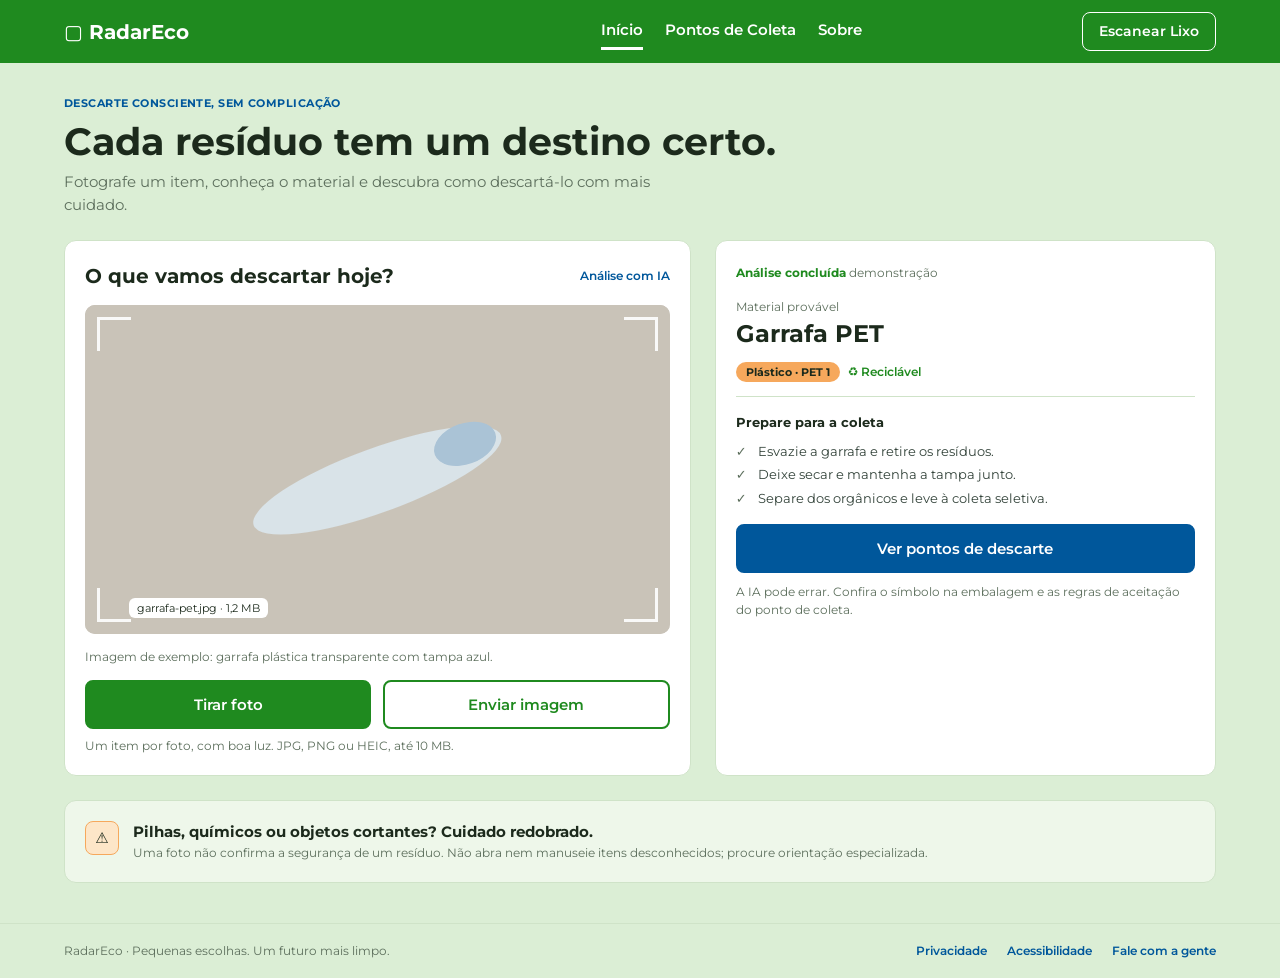
==== index.html @ 56ec7cf4 "Update index.html" ====
<!DOCTYPE html>
<html lang="pt-BR">
<head>
<meta charset="utf-8">
<meta name="viewport" content="width=device-width, initial-scale=1">
<title>RadarEco · Início</title>
<meta name="description" content="Fotografe um item, conheça o material e descubra onde descartá-lo.">
<link rel="preconnect" href="https://fonts.googleapis.com">
<link rel="preconnect" href="https://fonts.gstatic.com" crossorigin>
<link href="https://fonts.googleapis.com/css2?family=Montserrat:wght@400;500;600;700&display=swap" rel="stylesheet">
<link rel="stylesheet" href="css/style.css">
</head>
<body>
<header><div class="bar">
 <a class="logo" href="index.html">▢ RadarEco</a>
 <nav aria-label="Principal">
  <a href="index.html" aria-current="page">Início</a>
  <a href="pontos-de-coleta.html">Pontos de Coleta</a>
  <a href="sobre.html">Sobre</a>
 </nav>
 <a class="scan" href="escanear.html">Escanear Lixo</a>
</div></header>

<main>
 <p class="eb">DESCARTE CONSCIENTE, SEM COMPLICAÇÃO</p>
 <h1>Cada resíduo tem um destino certo.</h1>
 <p class="lead">Fotografe um item, conheça o material e descubra como descartá-lo com mais cuidado.</p>

 <div class="grid2">
  <div class="card">
   <div class="row"><h2>O que vamos descartar hoje?</h2><span class="tag">Análise com IA</span></div>
   <div class="drop"><i></i><i></i><i></i><i></i>
    <svg id="ph" viewBox="0 0 400 225" preserveAspectRatio="xMidYMid slice" aria-hidden="true"><rect width="400" height="225" fill="#c9c3b8"/><ellipse cx="200" cy="120" rx="90" ry="22" fill="#d9e3e8" transform="rotate(-20 200 120)"/><ellipse cx="260" cy="95" rx="22" ry="14" fill="#aac3d6" transform="rotate(-20 260 95)"/></svg>
    <img id="prev" alt="Pré-visualização do item" hidden>
    <span class="fn" id="fn">garrafa-pet.jpg · 1,2 MB</span>
   </div>
   <p class="note" id="cap">Imagem de exemplo: garrafa plástica transparente com tampa azul.</p>
   <div class="btns">
    <label class="btn p" for="cam">Tirar foto</label>
    <label class="btn s" for="up">Enviar imagem</label>
   </div>
   <input id="cam" type="file" accept="image/*" capture="environment" hidden>
   <input id="up" type="file" accept="image/jpeg,image/png,image/heic" hidden>
   <p class="note">Um item por foto, com boa luz. JPG, PNG ou HEIC, até 10 MB.</p>
  </div>

  <div class="card" aria-live="polite">
   <b style="font-size:12px;color:var(--g)">Análise concluída <span style="font-weight:400;color:var(--mute)">demonstração</span></b>
   <p class="note" style="margin-top:14px">Material provável</p>
   <h2 style="font-size:24px">Garrafa PET</h2>
   <p style="margin:8px 0 14px"><span class="chip">Plástico · PET 1</span><span class="ok">♻ Reciclável</span></p>
   <hr>
   <b style="font-size:13px">Prepare para a coleta</b>
   <ul class="cl">
    <li>Esvazie a garrafa e retire os resíduos.</li>
    <li>Deixe secar e mantenha a tampa junto.</li>
    <li>Separe dos orgânicos e leve à coleta seletiva.</li>
   </ul>
   <a class="btn bl" href="pontos-de-coleta.html">Ver pontos de descarte</a>
   <p class="note" style="margin-top:10px">A IA pode errar. Confira o símbolo na embalagem e as regras de aceitação do ponto de coleta.</p>
  </div>
 </div>

 <div class="card alert"><div class="ico">⚠</div><div>
  <b>Pilhas, químicos ou objetos cortantes? Cuidado redobrado.</b>
  <p class="note">Uma foto não confirma a segurança de um resíduo. Não abra nem manuseie itens desconhecidos; procure orientação especializada.</p>
 </div></div>
</main>

<footer><div>
 <p>RadarEco · Pequenas escolhas. Um futuro mais limpo.</p>
 <span><a href="sobre.html">Privacidade</a><a href="sobre.html">Acessibilidade</a><a href="mailto:contato@exemplo.com">Fale com a gente</a></span>
</div></footer>

<script src="js/inicio.js"></script>
</body>
</html>
---- css/style.css ----
:root{--g:#1f8a1f;--gd:#176b17;--bg:#dbeed5;--card:#fff;--ink:#1c2a1c;--mute:#5d6f5d;--b:#00579b;--line:#cfe3c8;--or:#f6a85c;--r:12px}
*{box-sizing:border-box;margin:0}
body{font-family:Montserrat,system-ui,sans-serif;background:var(--bg);color:var(--ink);line-height:1.5;font-size:15px}
a{color:var(--b);font-weight:600;text-decoration:none}a:hover{text-decoration:underline}
:focus-visible{outline:3px solid var(--b);outline-offset:2px}

/* Cabeçalho */
header{background:var(--g);color:#fff;position:sticky;top:0;z-index:1000}
.bar{max-width:1200px;margin:auto;padding:12px 24px;display:flex;align-items:center;gap:28px;flex-wrap:wrap}
.logo{font-weight:700;font-size:20px;color:#fff;margin-right:auto}
.logo:hover{text-decoration:none}
nav{display:flex;gap:22px;margin:0 auto}
nav a{color:#fff;padding:6px 0;border-bottom:3px solid transparent}
nav a:hover{text-decoration:none}
nav a[aria-current=page]{border-color:#fff}
.scan{border:1.5px solid #fff;border-radius:8px;padding:8px 16px;color:#fff;font-size:14px}
.scan:hover{text-decoration:none;background:#ffffff22}

/* Conteúdo */
main{max-width:1200px;margin:auto;padding:32px 24px 40px}
.eb{color:var(--b);font-size:11px;font-weight:700;letter-spacing:.04em}
h1{font-size:clamp(26px,4vw,38px);line-height:1.15;margin:8px 0}
h2{font-size:20px}
.lead{color:var(--mute);max-width:60ch}
.card{background:var(--card);border:1px solid var(--line);border-radius:var(--r);padding:20px}
.row{display:flex;justify-content:space-between;align-items:center;gap:8px}
.note{font-size:12px;color:var(--mute)}
.tag{font-size:12px;color:var(--b);font-weight:600}
hr{border:0;border-top:1px solid var(--line);margin:14px 0}

/* Botões */
.btn{font:600 15px Montserrat,sans-serif;border-radius:8px;padding:13px 16px;cursor:pointer;border:2px solid var(--g);text-align:center;display:block}
.btn:hover{text-decoration:none}
.p{background:var(--g);color:#fff}.p:hover{background:var(--gd)}
.s{background:#fff;color:var(--g)}.s:hover{background:#f1f9ee}
.bl{background:var(--b);border-color:var(--b);color:#fff;width:100%}

/* Início */
.grid2{display:grid;grid-template-columns:1.25fr 1fr;gap:24px;margin-top:24px}
.drop{position:relative;margin:14px 0;border-radius:10px;overflow:hidden;background:#c9c3b8;aspect-ratio:16/9;display:grid;place-items:center}
.drop img,.drop svg{width:100%;height:100%;object-fit:cover}
.drop i{position:absolute;width:34px;height:34px;border:3px solid #fff;opacity:.9}
.drop i:nth-of-type(1){top:12px;left:12px;border-right:0;border-bottom:0}
.drop i:nth-of-type(2){top:12px;right:12px;border-left:0;border-bottom:0}
.drop i:nth-of-type(3){bottom:12px;left:12px;border-right:0;border-top:0}
.drop i:nth-of-type(4){bottom:12px;right:12px;border-left:0;border-top:0}
.fn{position:absolute;left:44px;bottom:16px;background:#fff;border-radius:6px;padding:2px 8px;font-size:11px}
.btns{display:grid;grid-template-columns:1fr 1fr;gap:12px;margin:14px 0 8px}
.chip{display:inline-block;font-size:11px;font-weight:700;padding:2px 10px;border-radius:99px;background:var(--or)}
.ok{font-size:12px;color:var(--g);font-weight:600;margin-left:8px}
.cl{list-style:none;padding:0;margin:8px 0 16px;font-size:13px;color:#33433a}
.cl li{padding-left:22px;position:relative;margin:4px 0}
.cl li:before{content:"✓";position:absolute;left:0;color:var(--mute)}
.alert{margin-top:24px;display:flex;gap:14px;align-items:flex-start;background:#eef7ea}
.ico{flex:none;width:34px;height:34px;border-radius:8px;background:#fde6c8;display:grid;place-items:center;border:1px solid var(--or)}

/* Pontos de coleta */
.mapwrap{display:grid;grid-template-columns:1.5fr 1fr;padding:0;overflow:hidden;margin-top:24px}
#map{height:100%;min-height:460px;z-index:0;background:#e8efe0}
.leaflet-container{font-family:Montserrat,sans-serif}
.side{padding:20px;display:flex;flex-direction:column;gap:12px}
label{font-size:12px;font-weight:700}
.sf{display:flex;gap:8px;margin-top:6px;flex-wrap:wrap}
.sf input{flex:1 1 160px;font:15px Montserrat;padding:11px 12px;border:2px solid var(--b);border-radius:8px}
.sf .btn{padding:9px 14px;font-size:13px;width:auto}
.chips{display:flex;gap:8px;flex-wrap:wrap;margin-top:8px}
.chips button{font:600 12px Montserrat;border:1.5px solid var(--line);background:#fff;border-radius:99px;padding:6px 14px;cursor:pointer}
.chips button[aria-pressed=true]{background:var(--b);border-color:var(--b);color:#fff}
#list{max-height:340px;overflow:auto}
.pt{width:100%;text-align:left;font:inherit;background:#fff;border:1.5px solid var(--line);border-radius:10px;padding:12px;cursor:pointer;display:block;margin-bottom:10px}
.pt[aria-pressed=true]{border:2px solid var(--b);background:#eaf3fb}
.pt b{font-size:14px}
.pt small{display:block;color:var(--mute);font-size:12px}
.pt span{color:var(--b);font-weight:700;font-size:12px;float:right}
.nm{width:26px;height:26px;border-radius:50%;background:var(--b);color:#fff;font:700 12px Montserrat;display:grid;place-items:center;border:2px solid #fff;box-shadow:0 1px 4px #0004}
.nm.on{background:#003d6e;transform:scale(1.3)}

/* Sobre */
.about{display:grid;grid-template-columns:1.3fr 1fr;gap:32px;margin-top:24px;align-items:start}
.about p{color:#33433a;margin:10px 0}
.photo{aspect-ratio:4/3;border-radius:var(--r);background:linear-gradient(135deg,#7fae6e,#3f7a3a 60%,#2c5a2c);display:grid;place-items:center;color:#ffffffb0;font-size:13px;text-align:center;padding:16px}
.steps{display:grid;grid-template-columns:repeat(3,1fr);gap:16px;margin-top:14px}
.steps b{display:block;margin:12px 0 6px}
.steps p{font-size:13px;color:var(--mute)}
.n{float:right;font-size:12px;color:var(--mute)}

/* Rodapé */
footer{border-top:1px solid var(--line);font-size:12px;color:var(--mute)}
footer div{max-width:1200px;margin:auto;padding:18px 24px;display:flex;justify-content:space-between;gap:12px;flex-wrap:wrap}
footer span a{margin-left:20px}

/* Mobile */
@media(max-width:860px){
 .grid2,.about,.mapwrap,.steps{grid-template-columns:1fr}
 .bar{padding:10px 16px;gap:12px}
 nav{order:3;width:100%;justify-content:space-around;margin:0}
 main{padding:24px 16px}
 #map{min-height:320px}
}
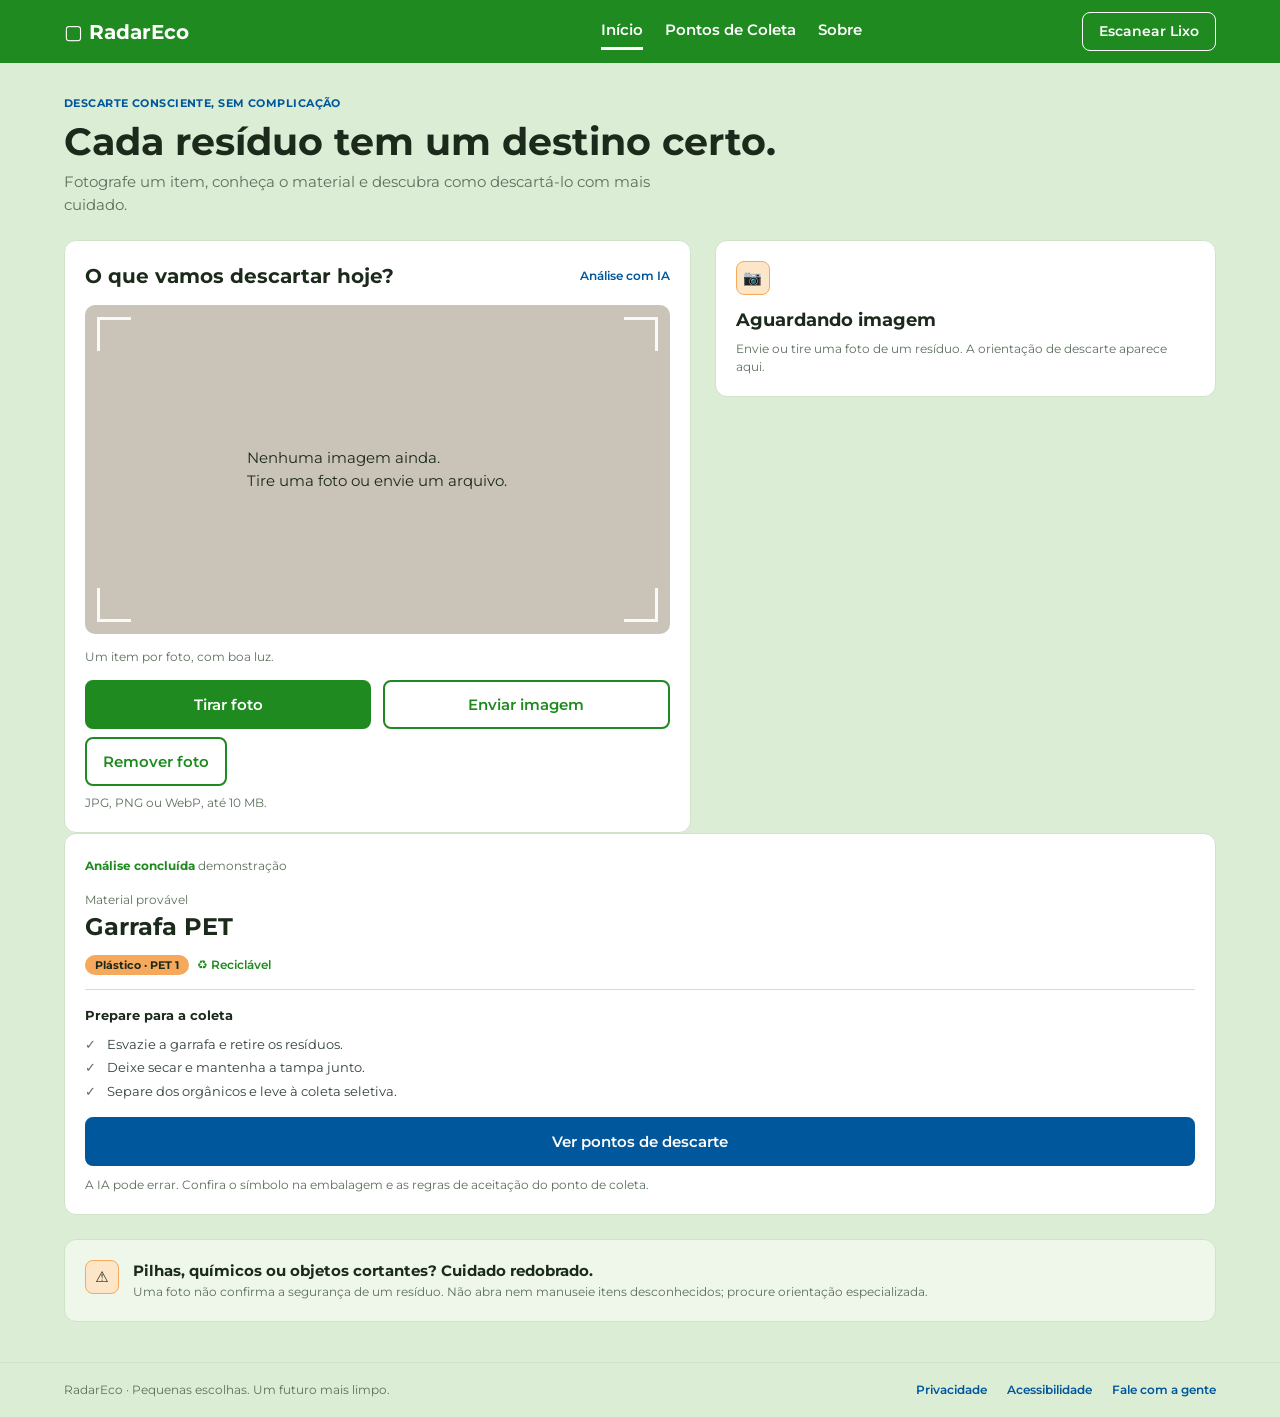
==== commit f73baf4f: "Update index.html" ====
--- a/index.html
+++ b/index.html
@@ -27,22 +27,55 @@
  <p class="lead">Fotografe um item, conheça o material e descubra como descartá-lo com mais cuidado.</p>
 
  <div class="grid2">
-  <div class="card">
-   <div class="row"><h2>O que vamos descartar hoje?</h2><span class="tag">Análise com IA</span></div>
-   <div class="drop"><i></i><i></i><i></i><i></i>
-    <svg id="ph" viewBox="0 0 400 225" preserveAspectRatio="xMidYMid slice" aria-hidden="true"><rect width="400" height="225" fill="#c9c3b8"/><ellipse cx="200" cy="120" rx="90" ry="22" fill="#d9e3e8" transform="rotate(-20 200 120)"/><ellipse cx="260" cy="95" rx="22" ry="14" fill="#aac3d6" transform="rotate(-20 260 95)"/></svg>
-    <img id="prev" alt="Pré-visualização do item" hidden>
-    <span class="fn" id="fn">garrafa-pet.jpg · 1,2 MB</span>
-   </div>
-   <p class="note" id="cap">Imagem de exemplo: garrafa plástica transparente com tampa azul.</p>
-   <div class="btns">
-    <label class="btn p" for="cam">Tirar foto</label>
-    <label class="btn s" for="up">Enviar imagem</label>
-   </div>
-   <input id="cam" type="file" accept="image/*" capture="environment" hidden>
-   <input id="up" type="file" accept="image/jpeg,image/png,image/heic" hidden>
-   <p class="note">Um item por foto, com boa luz. JPG, PNG ou HEIC, até 10 MB.</p>
+ <div class="card">
+  <div class="row"><h2>O que vamos descartar hoje?</h2><span class="tag">Análise com IA</span></div>
+  <div class="drop" id="drop"><i></i><i></i><i></i><i></i>
+   <p class="drop-empty" id="empty">Nenhuma imagem ainda.<br>Tire uma foto ou envie um arquivo.</p>
+   <img id="prev" alt="Pré-visualização do item" hidden>
+   <span class="fn" id="fn" hidden></span>
   </div>
+  <p class="note" id="cap">Um item por foto, com boa luz.</p>
+  <div class="btns">
+   <a class="btn p" href="escanear.html">Tirar foto</a>
+   <label class="btn s" for="up">Enviar imagem</label>
+  </div>
+  <button class="btn s" id="clear" type="button" hidden style="margin-bottom:8px">Remover foto</button>
+  <input id="up" type="file" accept="image/*" hidden>
+  <p class="note">JPG, PNG ou WebP, até 10 MB.</p>
+ </div>
+
+ <div id="side" aria-live="polite">
+  <!-- 1. Antes da imagem -->
+  <div class="card side-empty" id="wait">
+   <div class="ico">📷</div>
+   <h2 style="font-size:18px;margin-top:12px">Aguardando imagem</h2>
+   <p class="note" style="margin-top:6px">Envie ou tire uma foto de um resíduo. A orientação de descarte aparece aqui.</p>
+  </div>
+
+  <!-- 2. Analisando -->
+  <div class="card side-empty" id="loading" hidden>
+   <div class="spin" aria-hidden="true"></div>
+   <h2 style="font-size:18px;margin-top:12px">Analisando…</h2>
+  </div>
+
+  <!-- 3. Resultado (só depois da imagem) -->
+  <div class="card" id="result" hidden>
+   <b style="font-size:12px;color:var(--g)">Análise concluída <span style="font-weight:400;color:var(--mute)">demonstração</span></b>
+   <p class="note" style="margin-top:14px">Material provável</p>
+   <h2 style="font-size:24px">Garrafa PET</h2>
+   <p style="margin:8px 0 14px"><span class="chip">Plástico · PET 1</span><span class="ok">♻ Reciclável</span></p>
+   <hr>
+   <b style="font-size:13px">Prepare para a coleta</b>
+   <ul class="cl">
+    <li>Esvazie a garrafa e retire os resíduos.</li>
+    <li>Deixe secar e mantenha a tampa junto.</li>
+    <li>Separe dos orgânicos e leve à coleta seletiva.</li>
+   </ul>
+   <a class="btn bl" href="pontos-de-coleta.html">Ver pontos de descarte</a>
+   <p class="note" style="margin-top:10px">A IA pode errar. Confira o símbolo na embalagem e as regras de aceitação do ponto de coleta.</p>
+  </div>
+ </div>
+</div>
 
   <div class="card" aria-live="polite">
    <b style="font-size:12px;color:var(--g)">Análise concluída <span style="font-weight:400;color:var(--mute)">demonstração</span></b>
--- a/css/style.css
+++ b/css/style.css
@@ -83,6 +83,8 @@
 .steps b{display:block;margin:12px 0 6px}
 .steps p{font-size:13px;color:var(--mute)}
 .n{float:right;font-size:12px;color:var(--mute)}
+.photo-fig img{width:100%;height:auto;aspect-ratio:4/3;object-fit:cover;border-radius:var(--r);display:block}
+.photo-fig figcaption{margin-top:6px}
 
 /* Rodapé */
 footer{border-top:1px solid var(--line);font-size:12px;color:var(--mute)}
@@ -96,4 +98,12 @@
  nav{order:3;width:100%;justify-content:space-around;margin:0}
  main{padding:24px 16px}
  #map{min-height:320px}
+
+ /* Escanear */
+.drop video{width:100%;height:100%;object-fit:cover;background:#000}
+.drop.cam{aspect-ratio:4/3;background:#1c2a1c}
+.scan[aria-current=page]{background:#ffffff22}
+button.btn{width:100%}
+[hidden]{display:none!important}
+ 
 }
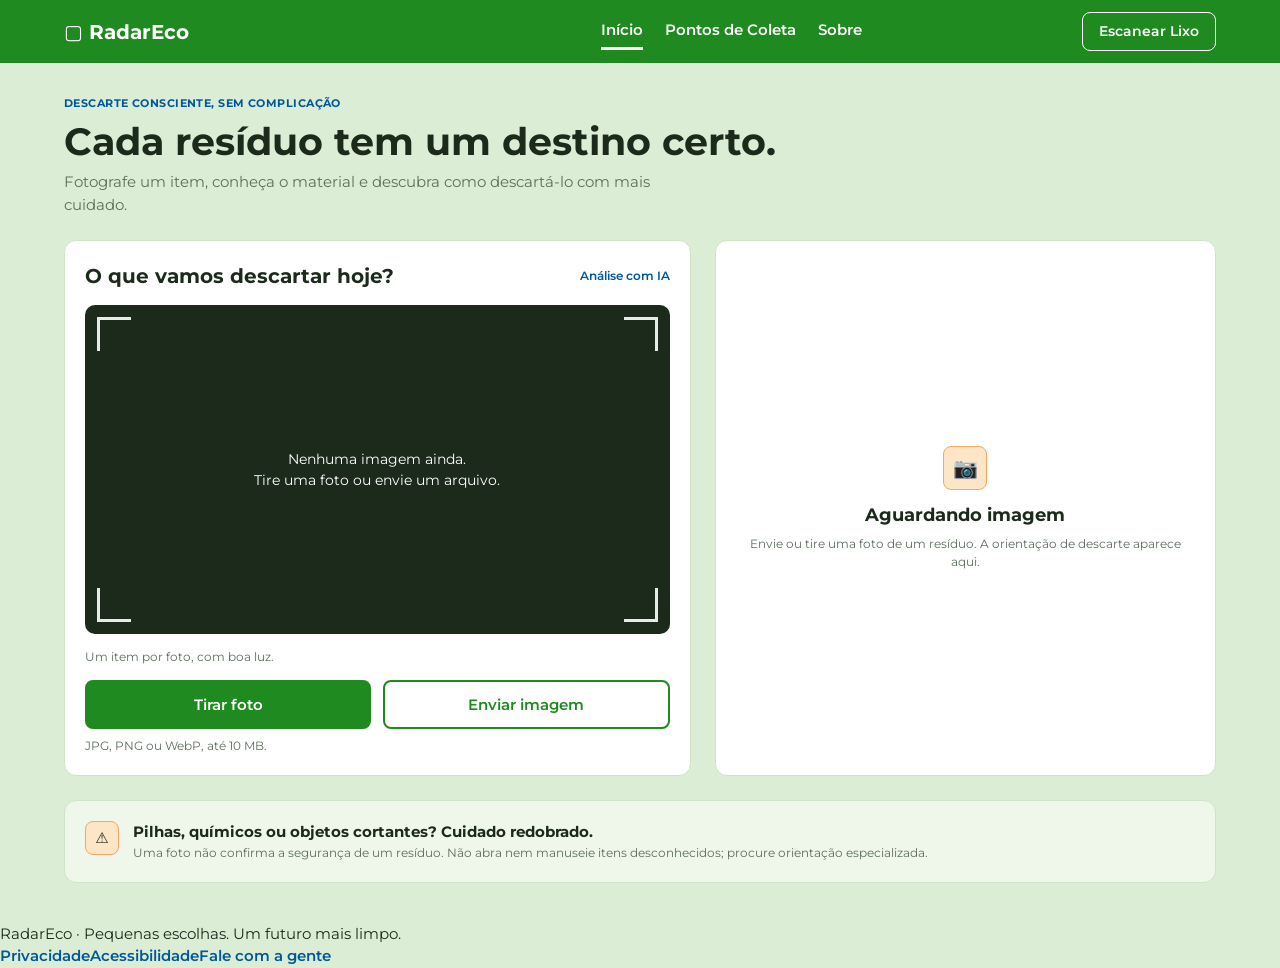
==== commit 74719821: "Update index.html" ====
--- a/index.html
+++ b/index.html
@@ -8,7 +8,8 @@
 <link rel="preconnect" href="https://fonts.googleapis.com">
 <link rel="preconnect" href="https://fonts.gstatic.com" crossorigin>
 <link href="https://fonts.googleapis.com/css2?family=Montserrat:wght@400;500;600;700&display=swap" rel="stylesheet">
-<link rel="stylesheet" href="css/style.css">
+<link rel="stylesheet" href="css/style.css?v=2">
+<style>[hidden]{display:none!important}</style>
 </head>
 <body>
 <header><div class="bar">
@@ -27,70 +28,52 @@
  <p class="lead">Fotografe um item, conheça o material e descubra como descartá-lo com mais cuidado.</p>
 
  <div class="grid2">
- <div class="card">
-  <div class="row"><h2>O que vamos descartar hoje?</h2><span class="tag">Análise com IA</span></div>
-  <div class="drop" id="drop"><i></i><i></i><i></i><i></i>
-   <p class="drop-empty" id="empty">Nenhuma imagem ainda.<br>Tire uma foto ou envie um arquivo.</p>
-   <img id="prev" alt="Pré-visualização do item" hidden>
-   <span class="fn" id="fn" hidden></span>
-  </div>
-  <p class="note" id="cap">Um item por foto, com boa luz.</p>
-  <div class="btns">
-   <a class="btn p" href="escanear.html">Tirar foto</a>
-   <label class="btn s" for="up">Enviar imagem</label>
-  </div>
-  <button class="btn s" id="clear" type="button" hidden style="margin-bottom:8px">Remover foto</button>
-  <input id="up" type="file" accept="image/*" hidden>
-  <p class="note">JPG, PNG ou WebP, até 10 MB.</p>
- </div>
-
- <div id="side" aria-live="polite">
-  <!-- 1. Antes da imagem -->
-  <div class="card side-empty" id="wait">
-   <div class="ico">📷</div>
-   <h2 style="font-size:18px;margin-top:12px">Aguardando imagem</h2>
-   <p class="note" style="margin-top:6px">Envie ou tire uma foto de um resíduo. A orientação de descarte aparece aqui.</p>
+  <!-- Coluna esquerda: foto -->
+  <div class="card">
+   <div class="row"><h2>O que vamos descartar hoje?</h2><span class="tag">Análise com IA</span></div>
+   <div class="drop" id="drop"><i></i><i></i><i></i><i></i>
+    <p class="drop-empty" id="empty">Nenhuma imagem ainda.<br>Tire uma foto ou envie um arquivo.</p>
+    <img id="prev" alt="Pré-visualização do item" hidden>
+    <span class="fn" id="fn" hidden></span>
+   </div>
+   <p class="note" id="cap">Um item por foto, com boa luz.</p>
+   <div class="btns">
+    <a class="btn p" href="escanear.html">Tirar foto</a>
+    <label class="btn s" for="up">Enviar imagem</label>
+   </div>
+   <button class="btn s" id="clear" type="button" hidden style="margin-bottom:8px">Remover foto</button>
+   <input id="up" type="file" accept="image/*" hidden>
+   <p class="note">JPG, PNG ou WebP, até 10 MB.</p>
   </div>
 
-  <!-- 2. Analisando -->
-  <div class="card side-empty" id="loading" hidden>
-   <div class="spin" aria-hidden="true"></div>
-   <h2 style="font-size:18px;margin-top:12px">Analisando…</h2>
-  </div>
+  <!-- Coluna direita: análise (um painel por vez) -->
+  <div id="side" aria-live="polite">
+   <div class="card side-empty" id="wait">
+    <div class="ico">📷</div>
+    <h2 style="font-size:18px;margin-top:12px">Aguardando imagem</h2>
+    <p class="note" style="margin-top:6px">Envie ou tire uma foto de um resíduo. A orientação de descarte aparece aqui.</p>
+   </div>
 
-  <!-- 3. Resultado (só depois da imagem) -->
-  <div class="card" id="result" hidden>
-   <b style="font-size:12px;color:var(--g)">Análise concluída <span style="font-weight:400;color:var(--mute)">demonstração</span></b>
-   <p class="note" style="margin-top:14px">Material provável</p>
-   <h2 style="font-size:24px">Garrafa PET</h2>
-   <p style="margin:8px 0 14px"><span class="chip">Plástico · PET 1</span><span class="ok">♻ Reciclável</span></p>
-   <hr>
-   <b style="font-size:13px">Prepare para a coleta</b>
-   <ul class="cl">
-    <li>Esvazie a garrafa e retire os resíduos.</li>
-    <li>Deixe secar e mantenha a tampa junto.</li>
-    <li>Separe dos orgânicos e leve à coleta seletiva.</li>
-   </ul>
-   <a class="btn bl" href="pontos-de-coleta.html">Ver pontos de descarte</a>
-   <p class="note" style="margin-top:10px">A IA pode errar. Confira o símbolo na embalagem e as regras de aceitação do ponto de coleta.</p>
-  </div>
- </div>
-</div>
+   <div class="card side-empty" id="loading" hidden>
+    <div class="spin" aria-hidden="true"></div>
+    <h2 style="font-size:18px;margin-top:12px">Analisando…</h2>
+   </div>
 
-  <div class="card" aria-live="polite">
-   <b style="font-size:12px;color:var(--g)">Análise concluída <span style="font-weight:400;color:var(--mute)">demonstração</span></b>
-   <p class="note" style="margin-top:14px">Material provável</p>
-   <h2 style="font-size:24px">Garrafa PET</h2>
-   <p style="margin:8px 0 14px"><span class="chip">Plástico · PET 1</span><span class="ok">♻ Reciclável</span></p>
-   <hr>
-   <b style="font-size:13px">Prepare para a coleta</b>
-   <ul class="cl">
-    <li>Esvazie a garrafa e retire os resíduos.</li>
-    <li>Deixe secar e mantenha a tampa junto.</li>
-    <li>Separe dos orgânicos e leve à coleta seletiva.</li>
-   </ul>
-   <a class="btn bl" href="pontos-de-coleta.html">Ver pontos de descarte</a>
-   <p class="note" style="margin-top:10px">A IA pode errar. Confira o símbolo na embalagem e as regras de aceitação do ponto de coleta.</p>
+   <div class="card" id="result" hidden>
+    <b style="font-size:12px;color:var(--g)">Análise concluída <span style="font-weight:400;color:var(--mute)">demonstração</span></b>
+    <p class="note" style="margin-top:14px">Material provável</p>
+    <h2 style="font-size:24px">Garrafa PET</h2>
+    <p style="margin:8px 0 14px"><span class="chip">Plástico · PET 1</span><span class="ok">♻ Reciclável</span></p>
+    <hr>
+    <b style="font-size:13px">Prepare para a coleta</b>
+    <ul class="cl">
+     <li>Esvazie a garrafa e retire os resíduos.</li>
+     <li>Deixe secar e mantenha a tampa junto.</li>
+     <li>Separe dos orgânicos e leve à coleta seletiva.</li>
+    </ul>
+    <a class="btn bl" href="pontos-de-coleta.html">Ver pontos de descarte</a>
+    <p class="note" style="margin-top:10px">A IA pode errar. Confira o símbolo na embalagem e as regras de aceitação do ponto de coleta.</p>
+   </div>
   </div>
  </div>
 
--- a/css/style.css
+++ b/css/style.css
@@ -1,10 +1,17 @@
+/* ==========================================================
+   RadarEco · css/style.css
+   ========================================================== */
+
+/* ---------- Base ---------- */
 :root{--g:#1f8a1f;--gd:#176b17;--bg:#dbeed5;--card:#fff;--ink:#1c2a1c;--mute:#5d6f5d;--b:#00579b;--line:#cfe3c8;--or:#f6a85c;--r:12px}
 *{box-sizing:border-box;margin:0}
+[hidden]{display:none!important}
 body{font-family:Montserrat,system-ui,sans-serif;background:var(--bg);color:var(--ink);line-height:1.5;font-size:15px}
-a{color:var(--b);font-weight:600;text-decoration:none}a:hover{text-decoration:underline}
+a{color:var(--b);font-weight:600;text-decoration:none}
+a:hover{text-decoration:underline}
 :focus-visible{outline:3px solid var(--b);outline-offset:2px}
 
-/* Cabeçalho */
+/* ---------- Cabeçalho ---------- */
 header{background:var(--g);color:#fff;position:sticky;top:0;z-index:1000}
 .bar{max-width:1200px;margin:auto;padding:12px 24px;display:flex;align-items:center;gap:28px;flex-wrap:wrap}
 .logo{font-weight:700;font-size:20px;color:#fff;margin-right:auto}
@@ -15,8 +22,9 @@
 nav a[aria-current=page]{border-color:#fff}
 .scan{border:1.5px solid #fff;border-radius:8px;padding:8px 16px;color:#fff;font-size:14px}
 .scan:hover{text-decoration:none;background:#ffffff22}
+.scan[aria-current=page]{background:#ffffff22}
 
-/* Conteúdo */
+/* ---------- Conteúdo geral ---------- */
 main{max-width:1200px;margin:auto;padding:32px 24px 40px}
 .eb{color:var(--b);font-size:11px;font-weight:700;letter-spacing:.04em}
 h1{font-size:clamp(26px,4vw,38px);line-height:1.15;margin:8px 0}
@@ -28,24 +36,36 @@
 .tag{font-size:12px;color:var(--b);font-weight:600}
 hr{border:0;border-top:1px solid var(--line);margin:14px 0}
 
-/* Botões */
+/* ---------- Botões ---------- */
 .btn{font:600 15px Montserrat,sans-serif;border-radius:8px;padding:13px 16px;cursor:pointer;border:2px solid var(--g);text-align:center;display:block}
 .btn:hover{text-decoration:none}
-.p{background:var(--g);color:#fff}.p:hover{background:var(--gd)}
-.s{background:#fff;color:var(--g)}.s:hover{background:#f1f9ee}
+button.btn{width:100%}
+.p{background:var(--g);color:#fff}
+.p:hover{background:var(--gd)}
+.s{background:#fff;color:var(--g)}
+.s:hover{background:#f1f9ee}
 .bl{background:var(--b);border-color:var(--b);color:#fff;width:100%}
 
-/* Início */
+/* ---------- Início ---------- */
 .grid2{display:grid;grid-template-columns:1.25fr 1fr;gap:24px;margin-top:24px}
 .drop{position:relative;margin:14px 0;border-radius:10px;overflow:hidden;background:#c9c3b8;aspect-ratio:16/9;display:grid;place-items:center}
+.drop:has(#prev[hidden]){background:#1c2a1c}
 .drop img,.drop svg{width:100%;height:100%;object-fit:cover}
 .drop i{position:absolute;width:34px;height:34px;border:3px solid #fff;opacity:.9}
 .drop i:nth-of-type(1){top:12px;left:12px;border-right:0;border-bottom:0}
 .drop i:nth-of-type(2){top:12px;right:12px;border-left:0;border-bottom:0}
 .drop i:nth-of-type(3){bottom:12px;left:12px;border-right:0;border-top:0}
 .drop i:nth-of-type(4){bottom:12px;right:12px;border-left:0;border-top:0}
+.drop-empty{color:#fff;text-align:center;padding:16px;font-size:14px}
 .fn{position:absolute;left:44px;bottom:16px;background:#fff;border-radius:6px;padding:2px 8px;font-size:11px}
 .btns{display:grid;grid-template-columns:1fr 1fr;gap:12px;margin:14px 0 8px}
+
+/* Painel de análise (aguardando / analisando / resultado) */
+.side-empty{text-align:center;display:grid;justify-items:center;align-content:center;min-height:100%}
+.side-empty .ico{width:44px;height:44px;font-size:20px}
+.spin{width:36px;height:36px;border:4px solid var(--line);border-top-color:var(--g);border-radius:50%;animation:giro .8s linear infinite}
+@keyframes giro{to{transform:rotate(360deg)}}
+
 .chip{display:inline-block;font-size:11px;font-weight:700;padding:2px 10px;border-radius:99px;background:var(--or)}
 .ok{font-size:12px;color:var(--g);font-weight:600;margin-left:8px}
 .cl{list-style:none;padding:0;margin:8px 0 16px;font-size:13px;color:#33433a}
@@ -54,7 +74,11 @@
 .alert{margin-top:24px;display:flex;gap:14px;align-items:flex-start;background:#eef7ea}
 .ico{flex:none;width:34px;height:34px;border-radius:8px;background:#fde6c8;display:grid;place-items:center;border:1px solid var(--or)}
 
-/* Pontos de coleta */
+/* ---------- Escanear ---------- */
+.drop video{width:100%;height:100%;object-fit:cover;background:#000}
+.drop.cam{aspect-ratio:4/3;background:#1c2a1c}
+
+/* ---------- Pontos de coleta ---------- */
 .mapwrap{display:grid;grid-template-columns:1.5fr 1fr;padding:0;overflow:hidden;margin-top:24px}
 #map{height:100%;min-height:460px;z-index:0;background:#e8efe0}
 .leaflet-container{font-family:Montserrat,sans-serif}
@@ -62,48 +86,4 @@
 label{font-size:12px;font-weight:700}
 .sf{display:flex;gap:8px;margin-top:6px;flex-wrap:wrap}
 .sf input{flex:1 1 160px;font:15px Montserrat;padding:11px 12px;border:2px solid var(--b);border-radius:8px}
-.sf .btn{padding:9px 14px;font-size:13px;width:auto}
-.chips{display:flex;gap:8px;flex-wrap:wrap;margin-top:8px}
-.chips button{font:600 12px Montserrat;border:1.5px solid var(--line);background:#fff;border-radius:99px;padding:6px 14px;cursor:pointer}
-.chips button[aria-pressed=true]{background:var(--b);border-color:var(--b);color:#fff}
-#list{max-height:340px;overflow:auto}
-.pt{width:100%;text-align:left;font:inherit;background:#fff;border:1.5px solid var(--line);border-radius:10px;padding:12px;cursor:pointer;display:block;margin-bottom:10px}
-.pt[aria-pressed=true]{border:2px solid var(--b);background:#eaf3fb}
-.pt b{font-size:14px}
-.pt small{display:block;color:var(--mute);font-size:12px}
-.pt span{color:var(--b);font-weight:700;font-size:12px;float:right}
-.nm{width:26px;height:26px;border-radius:50%;background:var(--b);color:#fff;font:700 12px Montserrat;display:grid;place-items:center;border:2px solid #fff;box-shadow:0 1px 4px #0004}
-.nm.on{background:#003d6e;transform:scale(1.3)}
-
-/* Sobre */
-.about{display:grid;grid-template-columns:1.3fr 1fr;gap:32px;margin-top:24px;align-items:start}
-.about p{color:#33433a;margin:10px 0}
-.photo{aspect-ratio:4/3;border-radius:var(--r);background:linear-gradient(135deg,#7fae6e,#3f7a3a 60%,#2c5a2c);display:grid;place-items:center;color:#ffffffb0;font-size:13px;text-align:center;padding:16px}
-.steps{display:grid;grid-template-columns:repeat(3,1fr);gap:16px;margin-top:14px}
-.steps b{display:block;margin:12px 0 6px}
-.steps p{font-size:13px;color:var(--mute)}
-.n{float:right;font-size:12px;color:var(--mute)}
-.photo-fig img{width:100%;height:auto;aspect-ratio:4/3;object-fit:cover;border-radius:var(--r);display:block}
-.photo-fig figcaption{margin-top:6px}
-
-/* Rodapé */
-footer{border-top:1px solid var(--line);font-size:12px;color:var(--mute)}
-footer div{max-width:1200px;margin:auto;padding:18px 24px;display:flex;justify-content:space-between;gap:12px;flex-wrap:wrap}
-footer span a{margin-left:20px}
-
-/* Mobile */
-@media(max-width:860px){
- .grid2,.about,.mapwrap,.steps{grid-template-columns:1fr}
- .bar{padding:10px 16px;gap:12px}
- nav{order:3;width:100%;justify-content:space-around;margin:0}
- main{padding:24px 16px}
- #map{min-height:320px}
-
- /* Escanear */
-.drop video{width:100%;height:100%;object-fit:cover;background:#000}
-.drop.cam{aspect-ratio:4/3;background:#1c2a1c}
-.scan[aria-current=page]{background:#ffffff22}
-button.btn{width:100%}
-[hidden]{display:none!important}
- 
-}
+.sf .btn{padding:9px}
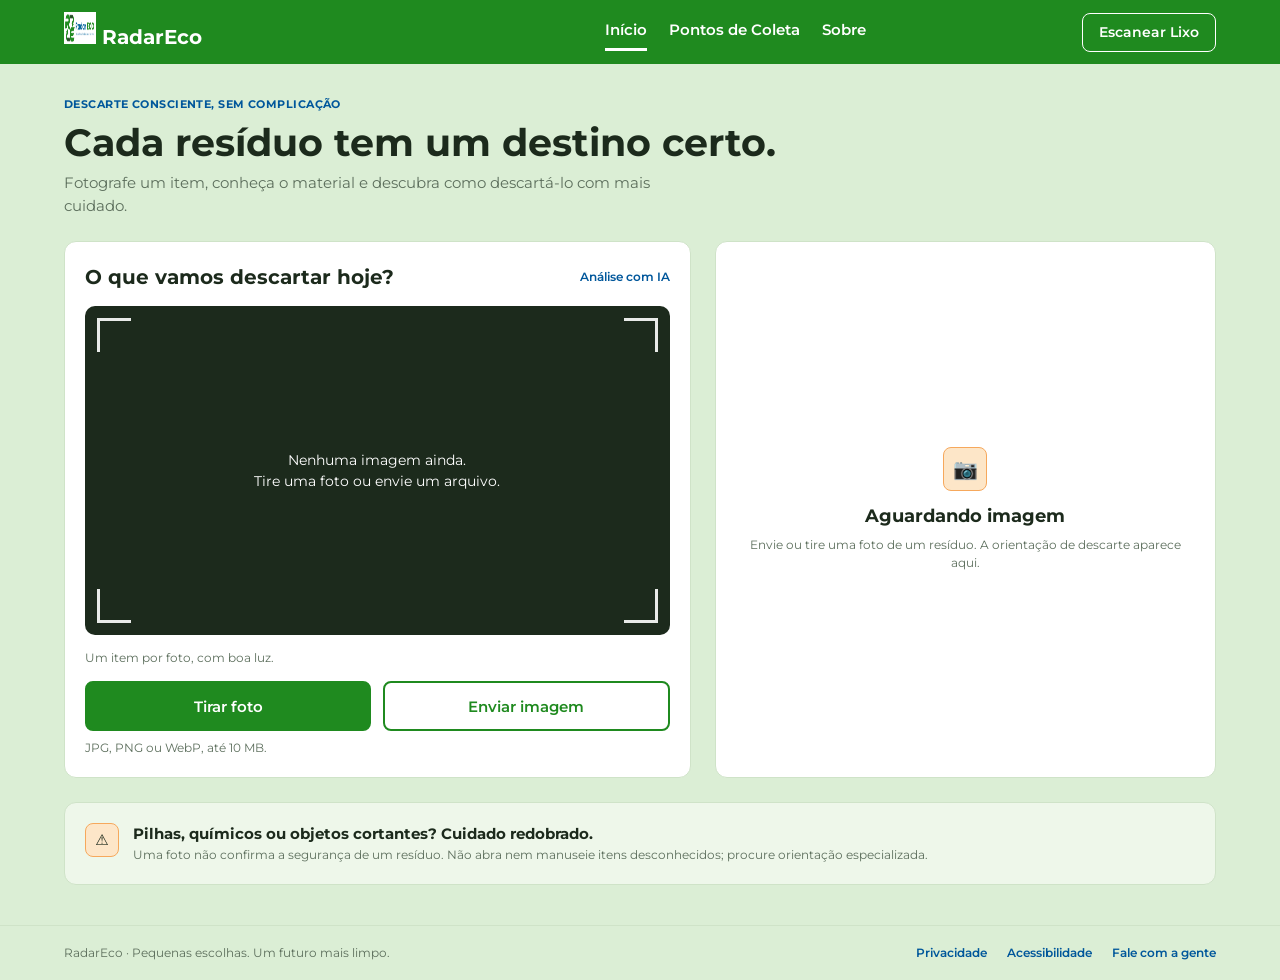
==== commit 86843c46: "Update index.html" ====
--- a/index.html
+++ b/index.html
@@ -8,12 +8,15 @@
 <link rel="preconnect" href="https://fonts.googleapis.com">
 <link rel="preconnect" href="https://fonts.gstatic.com" crossorigin>
 <link href="https://fonts.googleapis.com/css2?family=Montserrat:wght@400;500;600;700&display=swap" rel="stylesheet">
-<link rel="stylesheet" href="css/style.css?v=2">
+<link rel="stylesheet" href="css/style.css?v=3">
 <style>[hidden]{display:none!important}</style>
 </head>
 <body>
 <header><div class="bar">
- <a class="logo" href="index.html">▢ RadarEco</a>
+ <a class="logo" href="index.html">
+  <img src="img/logo.png" alt="" width="32" height="32" onerror="this.remove()">
+  <span>RadarEco</span>
+ </a>
  <nav aria-label="Principal">
   <a href="index.html" aria-current="page">Início</a>
   <a href="pontos-de-coleta.html">Pontos de Coleta</a>
@@ -28,7 +31,6 @@
  <p class="lead">Fotografe um item, conheça o material e descubra como descartá-lo com mais cuidado.</p>
 
  <div class="grid2">
-  <!-- Coluna esquerda: foto -->
   <div class="card">
    <div class="row"><h2>O que vamos descartar hoje?</h2><span class="tag">Análise com IA</span></div>
    <div class="drop" id="drop"><i></i><i></i><i></i><i></i>
@@ -46,7 +48,6 @@
    <p class="note">JPG, PNG ou WebP, até 10 MB.</p>
   </div>
 
-  <!-- Coluna direita: análise (um painel por vez) -->
   <div id="side" aria-live="polite">
    <div class="card side-empty" id="wait">
     <div class="ico">📷</div>
@@ -60,18 +61,15 @@
    </div>
 
    <div class="card" id="result" hidden>
-    <b style="font-size:12px;color:var(--g)">Análise concluída <span style="font-weight:400;color:var(--mute)">demonstração</span></b>
+    <b style="font-size:12px;color:var(--g)">Análise concluída <span style="font-weight:400;color:var(--mute)">simulação</span></b>
     <p class="note" style="margin-top:14px">Material provável</p>
-    <h2 style="font-size:24px">Garrafa PET</h2>
-    <p style="margin:8px 0 14px"><span class="chip">Plástico · PET 1</span><span class="ok">♻ Reciclável</span></p>
+    <h2 style="font-size:24px" id="r-nome"></h2>
+    <p style="margin:8px 0 14px"><span class="chip" id="r-chip"></span><span class="ok" id="r-rec"></span></p>
     <hr>
     <b style="font-size:13px">Prepare para a coleta</b>
-    <ul class="cl">
-     <li>Esvazie a garrafa e retire os resíduos.</li>
-     <li>Deixe secar e mantenha a tampa junto.</li>
-     <li>Separe dos orgânicos e leve à coleta seletiva.</li>
-    </ul>
-    <a class="btn bl" href="pontos-de-coleta.html">Ver pontos de descarte</a>
+    <ul class="cl" id="r-lista"></ul>
+    <a class="btn bl" href="resultado.html">Ver análise completa</a>
+    <a class="btn s" id="r-pontos" href="pontos-de-coleta.html">Ver pontos de descarte</a>
     <p class="note" style="margin-top:10px">A IA pode errar. Confira o símbolo na embalagem e as regras de aceitação do ponto de coleta.</p>
    </div>
   </div>
@@ -88,6 +86,7 @@
  <span><a href="sobre.html">Privacidade</a><a href="sobre.html">Acessibilidade</a><a href="mailto:contato@exemplo.com">Fale com a gente</a></span>
 </div></footer>
 
-<script src="js/inicio.js"></script>
+<script src="js/analise.js?v=3"></script>
+<script src="js/inicio.js?v=3"></script>
 </body>
 </html>
--- a/css/style.css
+++ b/css/style.css
@@ -7,6 +7,7 @@
 *{box-sizing:border-box;margin:0}
 [hidden]{display:none!important}
 body{font-family:Montserrat,system-ui,sans-serif;background:var(--bg);color:var(--ink);line-height:1.5;font-size:15px}
+button,input{font-family:inherit}
 a{color:var(--b);font-weight:600;text-decoration:none}
 a:hover{text-decoration:underline}
 :focus-visible{outline:3px solid var(--b);outline-offset:2px}
@@ -35,10 +36,12 @@
 .note{font-size:12px;color:var(--mute)}
 .tag{font-size:12px;color:var(--b);font-weight:600}
 hr{border:0;border-top:1px solid var(--line);margin:14px 0}
+label,.lbl{font-size:12px;font-weight:700;display:block}
 
 /* ---------- Botões ---------- */
 .btn{font:600 15px Montserrat,sans-serif;border-radius:8px;padding:13px 16px;cursor:pointer;border:2px solid var(--g);text-align:center;display:block}
 .btn:hover{text-decoration:none}
+.btn + .btn{margin-top:10px}
 button.btn{width:100%}
 .p{background:var(--g);color:#fff}
 .p:hover{background:var(--gd)}
@@ -46,7 +49,11 @@
 .s:hover{background:#f1f9ee}
 .bl{background:var(--b);border-color:var(--b);color:#fff;width:100%}
 
-/* ---------- Início ---------- */
+/* Par de botões lado a lado: mesmo tamanho */
+.btns{display:grid;grid-template-columns:1fr 1fr;gap:12px;margin:14px 0 8px}
+.btns .btn{margin:0;min-height:50px;padding:0 16px;display:flex;align-items:center;justify-content:center}
+
+/* ---------- Início / Resultado ---------- */
 .grid2{display:grid;grid-template-columns:1.25fr 1fr;gap:24px;margin-top:24px}
 .drop{position:relative;margin:14px 0;border-radius:10px;overflow:hidden;background:#c9c3b8;aspect-ratio:16/9;display:grid;place-items:center}
 .drop:has(#prev[hidden]){background:#1c2a1c}
@@ -58,9 +65,7 @@
 .drop i:nth-of-type(4){bottom:12px;right:12px;border-left:0;border-top:0}
 .drop-empty{color:#fff;text-align:center;padding:16px;font-size:14px}
 .fn{position:absolute;left:44px;bottom:16px;background:#fff;border-radius:6px;padding:2px 8px;font-size:11px}
-.btns{display:grid;grid-template-columns:1fr 1fr;gap:12px;margin:14px 0 8px}
 
-/* Painel de análise (aguardando / analisando / resultado) */
 .side-empty{text-align:center;display:grid;justify-items:center;align-content:center;min-height:100%}
 .side-empty .ico{width:44px;height:44px;font-size:20px}
 .spin{width:36px;height:36px;border:4px solid var(--line);border-top-color:var(--g);border-radius:50%;animation:giro .8s linear infinite}
@@ -72,6 +77,7 @@
 .cl li{padding-left:22px;position:relative;margin:4px 0}
 .cl li:before{content:"✓";position:absolute;left:0;color:var(--mute)}
 .alert{margin-top:24px;display:flex;gap:14px;align-items:flex-start;background:#eef7ea}
+.warn{background:#fff4e5;border-color:var(--or)}
 .ico{flex:none;width:34px;height:34px;border-radius:8px;background:#fde6c8;display:grid;place-items:center;border:1px solid var(--or)}
 
 /* ---------- Escanear ---------- */
@@ -80,10 +86,72 @@
 
 /* ---------- Pontos de coleta ---------- */
 .mapwrap{display:grid;grid-template-columns:1.5fr 1fr;padding:0;overflow:hidden;margin-top:24px}
-#map{height:100%;min-height:460px;z-index:0;background:#e8efe0}
+#map{height:100%;min-height:540px;z-index:0;background:#e8efe0}
 .leaflet-container{font-family:Montserrat,sans-serif}
-.side{padding:20px;display:flex;flex-direction:column;gap:12px}
-label{font-size:12px;font-weight:700}
-.sf{display:flex;gap:8px;margin-top:6px;flex-wrap:wrap}
-.sf input{flex:1 1 160px;font:15px Montserrat;padding:11px 12px;border:2px solid var(--b);border-radius:8px}
-.sf .btn{padding:9px}
+.side{padding:22px;display:flex;flex-direction:column;gap:16px;min-width:0}
+
+/* Campo de busca com lupa e botão de localização */
+.field{position:relative;margin-top:6px}
+.field input{width:100%;font:500 14px Montserrat,sans-serif;color:var(--ink);padding:13px 48px 13px 44px;border:2px solid var(--b);border-radius:10px;background:#fff;-webkit-appearance:none;appearance:none}
+.field input::placeholder{color:#8a998a}
+.field button{position:absolute;top:50%;transform:translateY(-50%);width:34px;height:34px;border:0;border-radius:8px;display:grid;place-items:center;cursor:pointer;padding:0}
+.field .si{left:6px;background:transparent;color:var(--b)}
+.field .loc{right:6px;background:#eaf3fb;color:var(--b)}
+.field .loc:hover{background:#d6e8f6}
+
+/* Filtros em pílula */
+.chips{display:flex;gap:8px;flex-wrap:wrap;margin-top:8px}
+.chips button{font:600 13px Montserrat,sans-serif;color:var(--ink);background:#fff;border:1.5px solid var(--line);border-radius:99px;padding:8px 16px;cursor:pointer;-webkit-appearance:none;appearance:none;transition:background .15s,border-color .15s}
+.chips button:hover{border-color:var(--b)}
+.chips button[aria-pressed=true]{background:var(--b);border-color:var(--b);color:#fff}
+.chips button[aria-pressed=true]::before{content:"✓ "}
+
+.meta{font-size:12px;color:var(--mute)}
+.meta b{color:var(--ink)}
+
+/* Lista de pontos */
+#list{max-height:360px;overflow:auto;padding:2px}
+.pt{width:100%;text-align:left;font:inherit;color:var(--ink);background:#fff;border:1.5px solid var(--line);border-radius:12px;padding:12px 14px;margin-bottom:10px;cursor:pointer;display:grid;grid-template-columns:auto 1fr auto;gap:12px;align-items:start;-webkit-appearance:none;appearance:none;transition:border-color .15s,background .15s}
+.pt:hover{border-color:var(--b)}
+.pt[aria-pressed=true]{border-color:var(--b);box-shadow:0 0 0 1px var(--b);background:#f3f9fe}
+.pt .num{width:26px;height:26px;border-radius:50%;background:var(--b);color:#fff;font:700 12px Montserrat,sans-serif;display:grid;place-items:center;font-style:normal}
+.pt .info{min-width:0}
+.pt .info b{display:block;font-size:14px;line-height:1.3}
+.pt .info small{display:block;font-size:12px;color:var(--mute);overflow:hidden;text-overflow:ellipsis;white-space:nowrap}
+.pt .dist{font-size:12px;font-weight:700;color:var(--b);white-space:nowrap}
+.route{font-size:12px;margin:-4px 0 10px 4px}
+
+.nm{width:26px;height:26px;border-radius:50%;background:var(--b);color:#fff;font:700 12px Montserrat,sans-serif;display:grid;place-items:center;border:2px solid #fff;box-shadow:0 1px 4px #0004}
+.nm.on{background:#003d6e;transform:scale(1.3)}
+
+/* ---------- Sobre ---------- */
+.about{display:grid;grid-template-columns:1.3fr 1fr;gap:32px;margin-top:24px;align-items:stretch}
+.about p{color:#33433a;margin:10px 0}
+.about > div:last-child{display:flex;flex-direction:column}
+.photo-fig{margin:0;flex:1;display:flex;flex-direction:column}
+.ph{position:relative;flex:1;min-height:220px;border-radius:var(--r);overflow:hidden;background:linear-gradient(135deg,#7fae6e,#3f7a3a 60%,#2c5a2c)}
+.ph img{position:absolute;inset:0;width:100%;height:100%;object-fit:cover;display:block}
+.photo-fig figcaption{margin-top:6px}
+.steps{display:grid;grid-template-columns:repeat(3,1fr);gap:16px;margin-top:14px}
+.steps .card{position:relative}
+.steps b{display:block;margin:12px 0 6px}
+.steps p{font-size:13px;color:var(--mute)}
+.n{position:absolute;top:18px;right:20px;font-size:12px;color:var(--mute)}
+
+/* ---------- Rodapé ---------- */
+footer{border-top:1px solid var(--line);font-size:12px;color:var(--mute)}
+footer div{max-width:1200px;margin:auto;padding:18px 24px;display:flex;justify-content:space-between;gap:12px;flex-wrap:wrap}
+footer span a{margin-left:20px}
+
+/* ---------- Mobile ---------- */
+@media(max-width:860px){
+ .grid2,.about,.mapwrap,.steps{grid-template-columns:1fr}
+ .bar{padding:10px 16px;gap:12px}
+ nav{order:3;width:100%;justify-content:space-around;margin:0}
+ main{padding:24px 16px}
+ #map{min-height:320px}
+ .ph{flex:none;aspect-ratio:4/3}
+}
+
+/* ---------- Menos movimento ---------- */
+@media(prefers-reduced-motion:reduce){.spin{animation:none}.chips button,.pt{transition:none}}
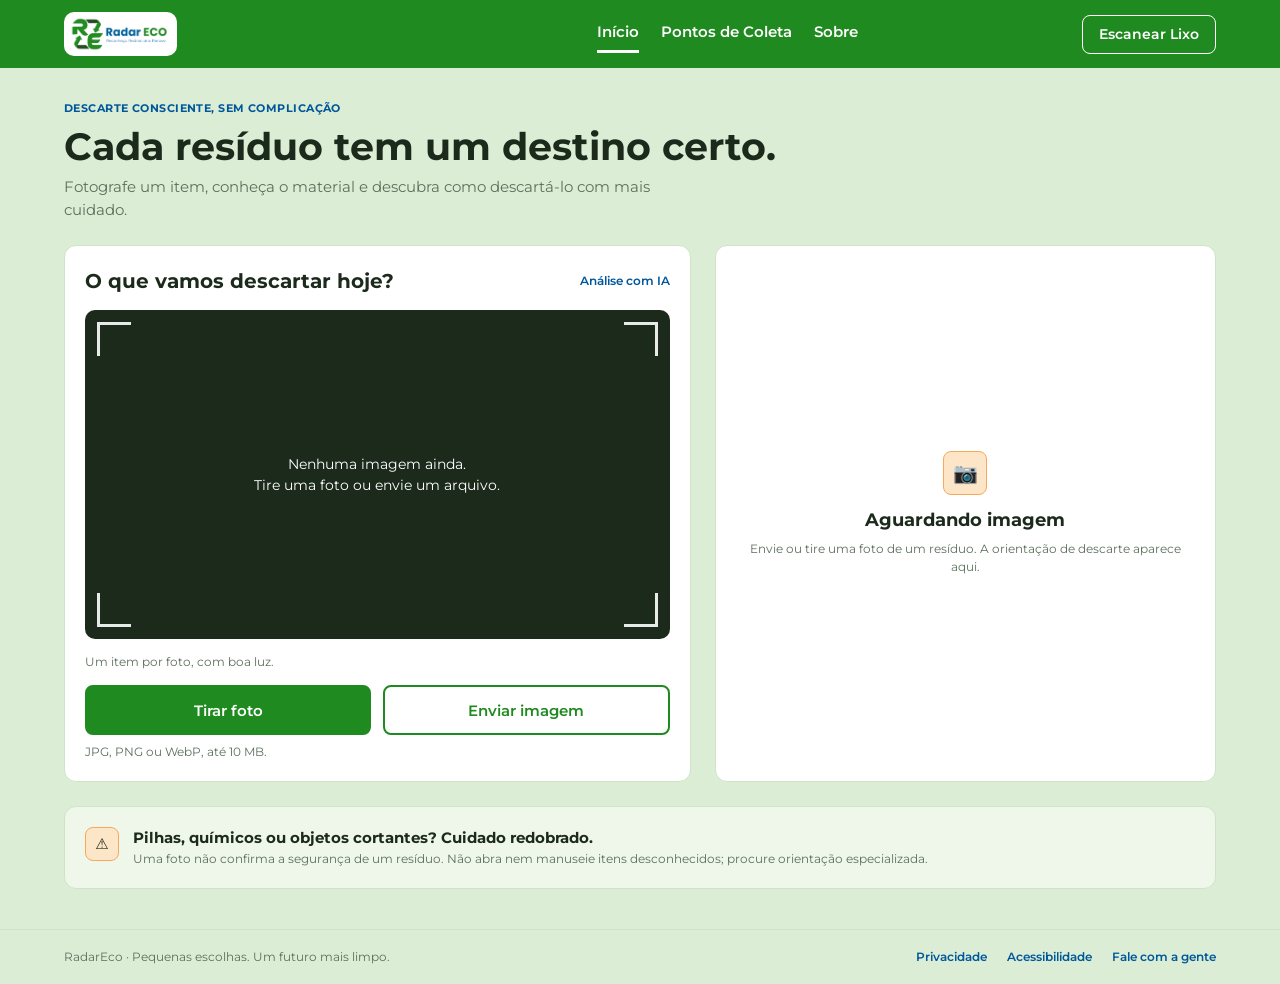
==== commit 5eafff2b: "Update index.html" ====
--- a/index.html
+++ b/index.html
@@ -13,9 +13,8 @@
 </head>
 <body>
 <header><div class="bar">
- <a class="logo" href="index.html">
-  <img src="img/logo.png" alt="" width="32" height="32" onerror="this.remove()">
-  <span>RadarEco</span>
+ <a class="logo" href="index.html" aria-label="RadarEco, página inicial">
+  <img src="img/logo.png" alt="RadarEco" height="52">
  </a>
  <nav aria-label="Principal">
   <a href="index.html" aria-current="page">Início</a>
--- a/css/style.css
+++ b/css/style.css
@@ -17,6 +17,8 @@
 .bar{max-width:1200px;margin:auto;padding:12px 24px;display:flex;align-items:center;gap:28px;flex-wrap:wrap}
 .logo{font-weight:700;font-size:20px;color:#fff;margin-right:auto}
 .logo:hover{text-decoration:none}
+.logo{display:flex;align-items:center;gap:12px}
+.logo img{height:44px;width:auto;display:block;background:#fff;border-radius:10px;padding:4px;object-fit:contain}
 nav{display:flex;gap:22px;margin:0 auto}
 nav a{color:#fff;padding:6px 0;border-bottom:3px solid transparent}
 nav a:hover{text-decoration:none}
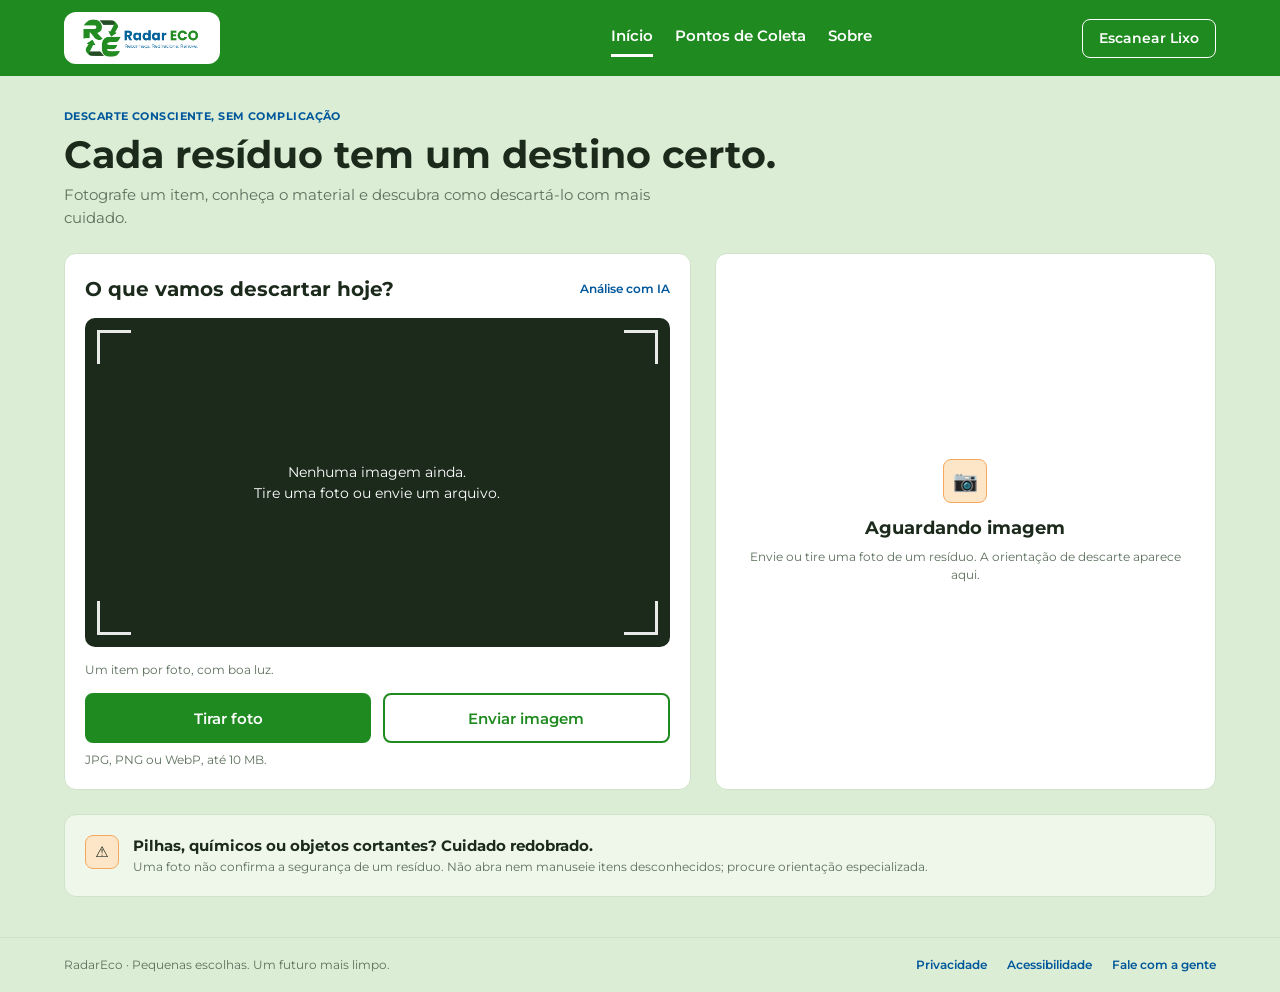
==== commit 99666030: "Update index.html" ====
--- a/index.html
+++ b/index.html
@@ -4,6 +4,9 @@
 <meta charset="utf-8">
 <meta name="viewport" content="width=device-width, initial-scale=1">
 <title>RadarEco · Início</title>
+<link rel="icon" href="img/favicon.ico?v=1" sizes="48x48">
+<link rel="icon" type="image/png" href="img/favicon.png?v=1">
+<link rel="apple-touch-icon" href="img/apple-touch-icon.png?v=1">
 <meta name="description" content="Fotografe um item, conheça o material e descubra onde descartá-lo.">
 <link rel="preconnect" href="https://fonts.googleapis.com">
 <link rel="preconnect" href="https://fonts.gstatic.com" crossorigin>
--- a/css/style.css
+++ b/css/style.css
@@ -17,8 +17,8 @@
 .bar{max-width:1200px;margin:auto;padding:12px 24px;display:flex;align-items:center;gap:28px;flex-wrap:wrap}
 .logo{font-weight:700;font-size:20px;color:#fff;margin-right:auto}
 .logo:hover{text-decoration:none}
-.logo{display:flex;align-items:center;gap:12px}
-.logo img{height:44px;width:auto;display:block;background:#fff;border-radius:10px;padding:4px;object-fit:contain}
+.logo{display:flex;align-items:center}
+.logo img{height:52px;width:auto;display:block;background:#fff;border-radius:12px;padding:4px 14px;object-fit:contain}
 nav{display:flex;gap:22px;margin:0 auto}
 nav a{color:#fff;padding:6px 0;border-bottom:3px solid transparent}
 nav a:hover{text-decoration:none}
@@ -153,6 +153,7 @@
  main{padding:24px 16px}
  #map{min-height:320px}
  .ph{flex:none;aspect-ratio:4/3}
+ .logo img{height:42px}
 }
 
 /* ---------- Menos movimento ---------- */
